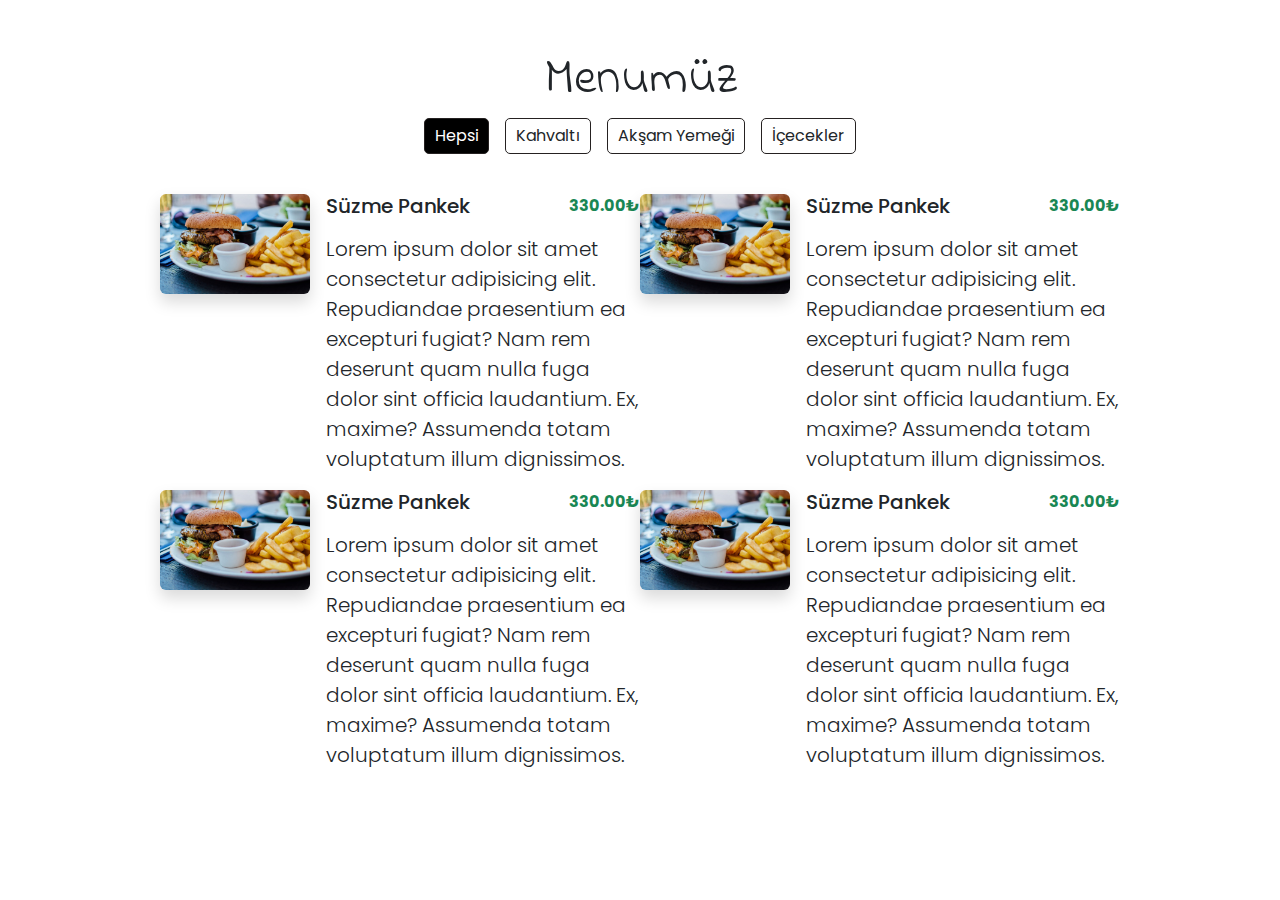
==== index.html @ 6e76b9c9 "first commit" ====
<!DOCTYPE html>
<html lang="en">
<head>
    <meta charset="UTF-8">
    <meta name="viewport" content="width=device-width, initial-scale=1.0">
    <title>Document</title>
    <link href="https://cdn.jsdelivr.net/npm/bootstrap@5.3.3/dist/css/bootstrap.min.css" rel="stylesheet" integrity="sha384-QWTKZyjpPEjISv5WaRU9OFeRpok6YctnYmDr5pNlyT2bRjXh0JMhjY6hW+ALEwIH" crossorigin="anonymous">
    <link rel="stylesheet" href="style.css">
</head>
<body>
       <!-- ? başlık  -->

       <h1 class="heading">Menumüz</h1>



       <!-- ? kategoriler -->
        <div id="buttons" class="d-flex justify-content-center gap-3">
          <!-- name verilince sadce bir buton seçilir -->
          <div>
              <label for="all">Hepsi</label>
              <input type="radio" name="cat" id="all" checked>
          </div>
  
          <div>
              <label for="breakfast">Kahvaltı</label>
              <input type="radio"name="cat" id="breakfast">
          </div>
  
          <div>
              <label for="lunch">Akşam Yemeği</label>
              <input type="radio" name="cat" id=lunch>
          </div>
  
          <div>
              <label for="shakes">İçecekler</label>
              <input type="radio" name="cat"  id="shakes">
          </div>
      
       
        </div>
        <!-- ? menu  -->
        <div id="menu-list">
          <!-- flex colum eksik -->
          <a href="#" class="d-flex   text-dark text-decoration-none gap-3" 
          id="card">
               <!-- ? img -->
              <img src="images/item-2.jpeg"  class="rounded img-fluid shadow">
  
              <div>
                  <div class="d-flex justify-content-between">
                    <h5>Süzme Pankek</h5>
                    <p class="text-success fw-bold">330.00₺</p>
                  </div>
        
                  <p class="lead">
                    Lorem ipsum dolor sit amet consectetur adipisicing elit. Repudiandae
                    praesentium ea excepturi fugiat? Nam rem deserunt quam nulla fuga
                    dolor sint officia laudantium. Ex, maxime? Assumenda totam
                    voluptatum illum dignissimos.
                  </p>
                </div>
      
           
          </a>
  
            <!-- flex colum eksik -->
            <a href="#" class="d-flex  flex-md-row text-dark text-decoration-none gap-3" 
            id="card">
                 <!-- ? img -->
                <img src="images/item-2.jpeg"  class="rounded img-fluid shadow">
    
                <div>
                    <div class="d-flex justify-content-between">
                      <h5>Süzme Pankek</h5>
                      <p class="text-success fw-bold">330.00₺</p>
                    </div>
          
                    <p class="lead">
                      Lorem ipsum dolor sit amet consectetur adipisicing elit. Repudiandae
                      praesentium ea excepturi fugiat? Nam rem deserunt quam nulla fuga
                      dolor sint officia laudantium. Ex, maxime? Assumenda totam
                      voluptatum illum dignissimos.
                    </p>
                  </div>
        
             
            </a>
  
  
  
  
              <!-- flex colum eksik -->
          <a href="#" class="d-flex  flex-md-row text-dark text-decoration-none gap-3" 
          id="card">
               <!-- ? img -->
              <img src="images/item-2.jpeg"  class="rounded img-fluid shadow">
  
              <div>
                  <div class="d-flex justify-content-between">
                    <h5>Süzme Pankek</h5>
                    <p class="text-success fw-bold">330.00₺</p>
                  </div>
        
                  <p class="lead">
                    Lorem ipsum dolor sit amet consectetur adipisicing elit. Repudiandae
                    praesentium ea excepturi fugiat? Nam rem deserunt quam nulla fuga
                    dolor sint officia laudantium. Ex, maxime? Assumenda totam
                    voluptatum illum dignissimos.
                  </p>
                </div>
      
           
          </a>
  
  
  
  
            <!-- flex colum eksik -->
            <a href="#" class="d-flex  flex-md-row text-dark text-decoration-none gap-3" 
            id="card">
                 <!-- ? img -->
                <img src="images/item-2.jpeg"  class="rounded img-fluid shadow">
    
                <div>
                    <div class="d-flex justify-content-between">
                      <h5>Süzme Pankek</h5>
                      <p class="text-success fw-bold">330.00₺</p>
                    </div>
          
                    <p class="lead">
                      Lorem ipsum dolor sit amet consectetur adipisicing elit. Repudiandae
                      praesentium ea excepturi fugiat? Nam rem deserunt quam nulla fuga
                      dolor sint officia laudantium. Ex, maxime? Assumenda totam
                      voluptatum illum dignissimos.
                    </p>
                  </div>
        
             
            </a>
          
      </div>
          
  
      <!-- ! js bağlantı -->
        <!-- * Js Bağlantı -->
        <script src="./js/main.js" type="module"></script>
</body>
</html>
---- style.css ----
/*  ? google fonts */
@import url('https://fonts.googleapis.com/css2?family=Indie+Flower&family=Poppins:ital,wght@0,100;0,200;0,300;0,400;0,500;0,600;0,700;0,800;0,900;1,100;1,200;1,300;1,400;1,500;1,600;1,700;1,800;1,900&display=swap');

body{
    font-family: "Poppins", sans-serif;

}

.heading{
    font-family: "Indie Flower", cursive;
    text-align: center;
    margin-top: 50px;
    font-size: 50px;
}

#menu-list{
    display: grid;
    padding: 40px 160px 0;
    justify-content: center;
    grid-template-columns: repeat(auto-fit,minmax(400px,1fr));
}

#card img{
    width: 160px;
    height: 100px;
    object-fit: cover;
}

@media(max-width:760px){
    #car{
        max-width: 400px;
    }
    #card img{
        width: 100%;
        height: 240px;
    }
}

#buttons{
    label{
        
        padding: 5px 10px;
        border: 1px solid rgb(37, 33,33);
        border-radius: 5px;
        cursor: pointer;
        transition: all 0.3s;
        &:hover{
            background-color: black;
            color: white;
        }
    }
    input{
        display: none;
    }
    /* ? inputları tıklananı renk verdi */
    div:has(input:checked) label{
        background-color: black;
        color: white;
    }
}
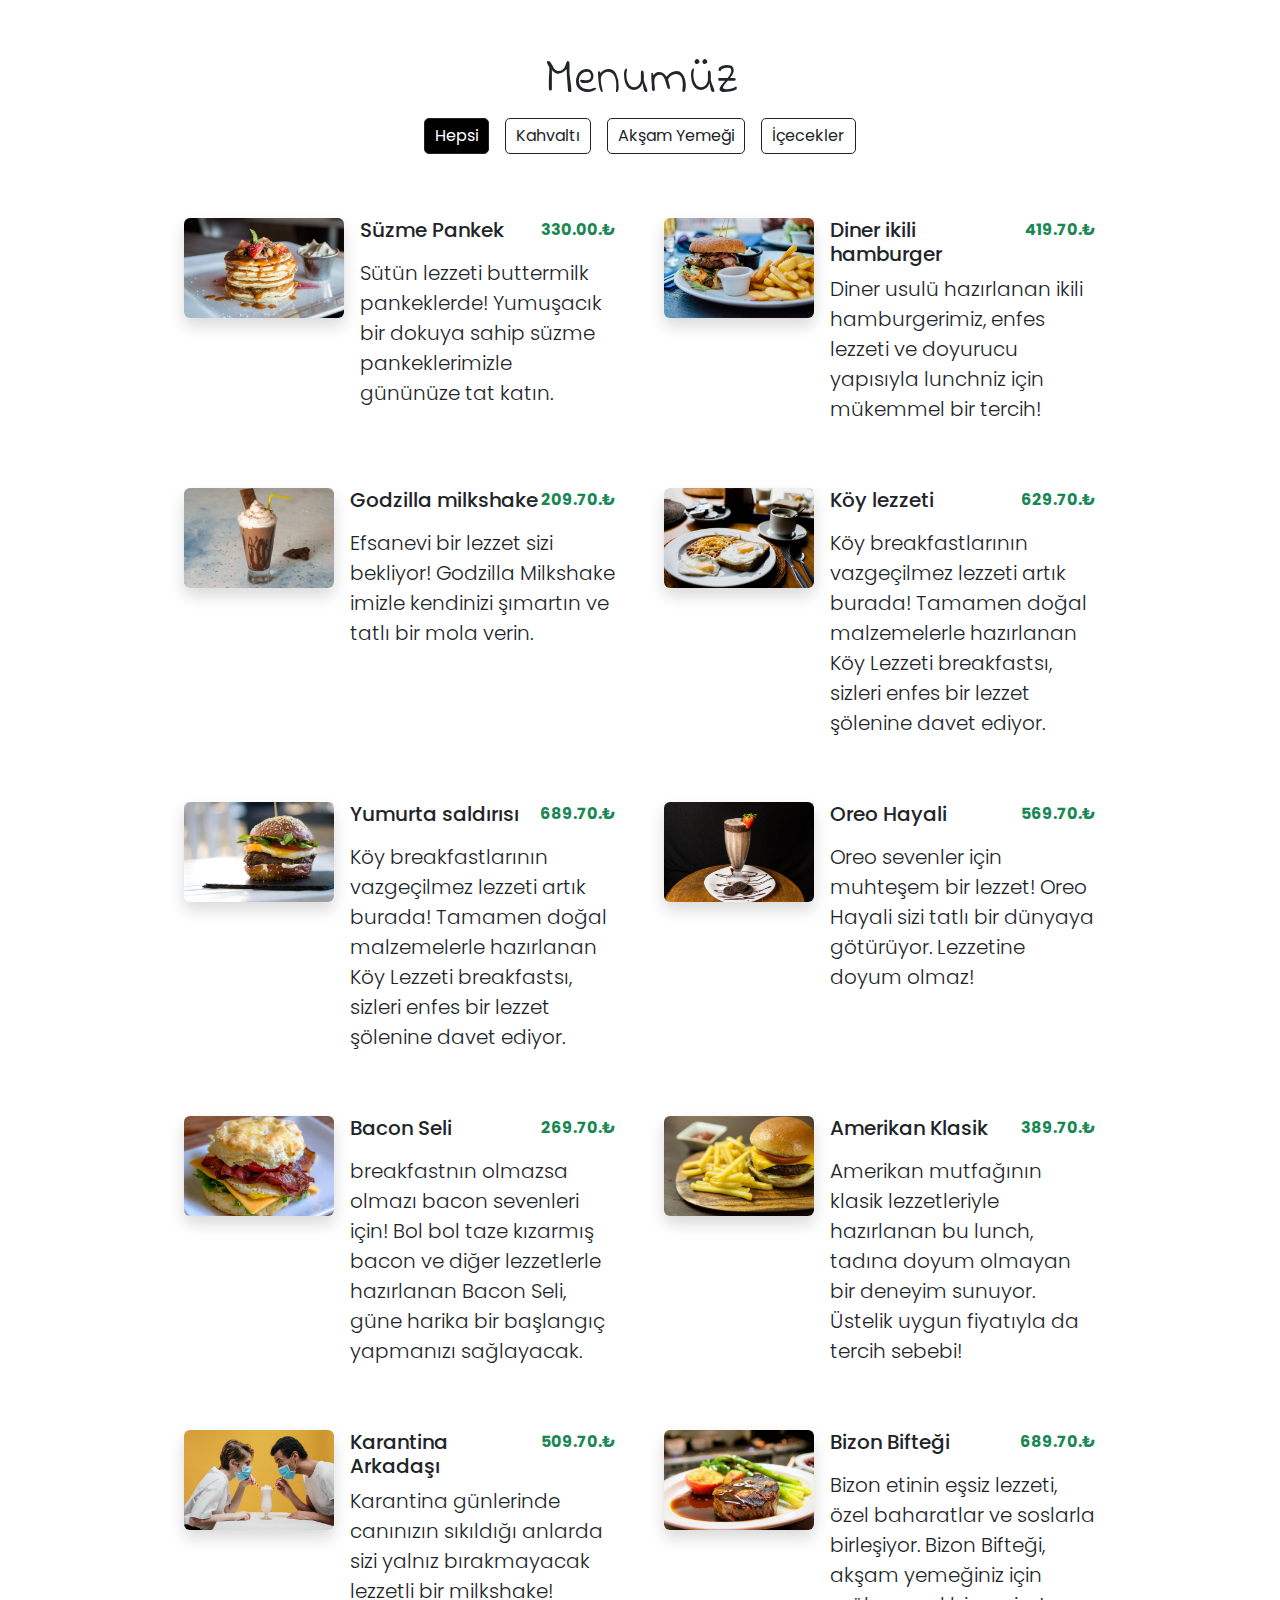
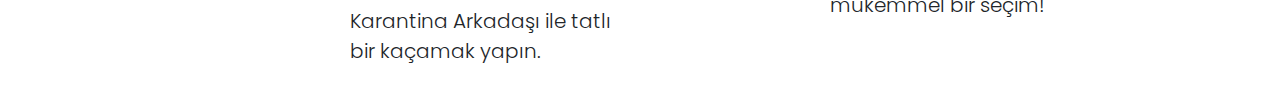
==== commit 7d49badc: "qr-menu finished" ====
--- a/index.html
+++ b/index.html
@@ -41,104 +41,7 @@
         </div>
         <!-- ? menu  -->
         <div id="menu-list">
-          <!-- flex colum eksik -->
-          <a href="#" class="d-flex   text-dark text-decoration-none gap-3" 
-          id="card">
-               <!-- ? img -->
-              <img src="images/item-2.jpeg"  class="rounded img-fluid shadow">
-  
-              <div>
-                  <div class="d-flex justify-content-between">
-                    <h5>Süzme Pankek</h5>
-                    <p class="text-success fw-bold">330.00₺</p>
-                  </div>
-        
-                  <p class="lead">
-                    Lorem ipsum dolor sit amet consectetur adipisicing elit. Repudiandae
-                    praesentium ea excepturi fugiat? Nam rem deserunt quam nulla fuga
-                    dolor sint officia laudantium. Ex, maxime? Assumenda totam
-                    voluptatum illum dignissimos.
-                  </p>
-                </div>
-      
-           
-          </a>
-  
-            <!-- flex colum eksik -->
-            <a href="#" class="d-flex  flex-md-row text-dark text-decoration-none gap-3" 
-            id="card">
-                 <!-- ? img -->
-                <img src="images/item-2.jpeg"  class="rounded img-fluid shadow">
-    
-                <div>
-                    <div class="d-flex justify-content-between">
-                      <h5>Süzme Pankek</h5>
-                      <p class="text-success fw-bold">330.00₺</p>
-                    </div>
-          
-                    <p class="lead">
-                      Lorem ipsum dolor sit amet consectetur adipisicing elit. Repudiandae
-                      praesentium ea excepturi fugiat? Nam rem deserunt quam nulla fuga
-                      dolor sint officia laudantium. Ex, maxime? Assumenda totam
-                      voluptatum illum dignissimos.
-                    </p>
-                  </div>
-        
-             
-            </a>
-  
-  
-  
-  
-              <!-- flex colum eksik -->
-          <a href="#" class="d-flex  flex-md-row text-dark text-decoration-none gap-3" 
-          id="card">
-               <!-- ? img -->
-              <img src="images/item-2.jpeg"  class="rounded img-fluid shadow">
-  
-              <div>
-                  <div class="d-flex justify-content-between">
-                    <h5>Süzme Pankek</h5>
-                    <p class="text-success fw-bold">330.00₺</p>
-                  </div>
-        
-                  <p class="lead">
-                    Lorem ipsum dolor sit amet consectetur adipisicing elit. Repudiandae
-                    praesentium ea excepturi fugiat? Nam rem deserunt quam nulla fuga
-                    dolor sint officia laudantium. Ex, maxime? Assumenda totam
-                    voluptatum illum dignissimos.
-                  </p>
-                </div>
-      
-           
-          </a>
-  
-  
-  
-  
-            <!-- flex colum eksik -->
-            <a href="#" class="d-flex  flex-md-row text-dark text-decoration-none gap-3" 
-            id="card">
-                 <!-- ? img -->
-                <img src="images/item-2.jpeg"  class="rounded img-fluid shadow">
-    
-                <div>
-                    <div class="d-flex justify-content-between">
-                      <h5>Süzme Pankek</h5>
-                      <p class="text-success fw-bold">330.00₺</p>
-                    </div>
-          
-                    <p class="lead">
-                      Lorem ipsum dolor sit amet consectetur adipisicing elit. Repudiandae
-                      praesentium ea excepturi fugiat? Nam rem deserunt quam nulla fuga
-                      dolor sint officia laudantium. Ex, maxime? Assumenda totam
-                      voluptatum illum dignissimos.
-                    </p>
-                  </div>
-        
-             
-            </a>
-          
+            
       </div>
           
   
